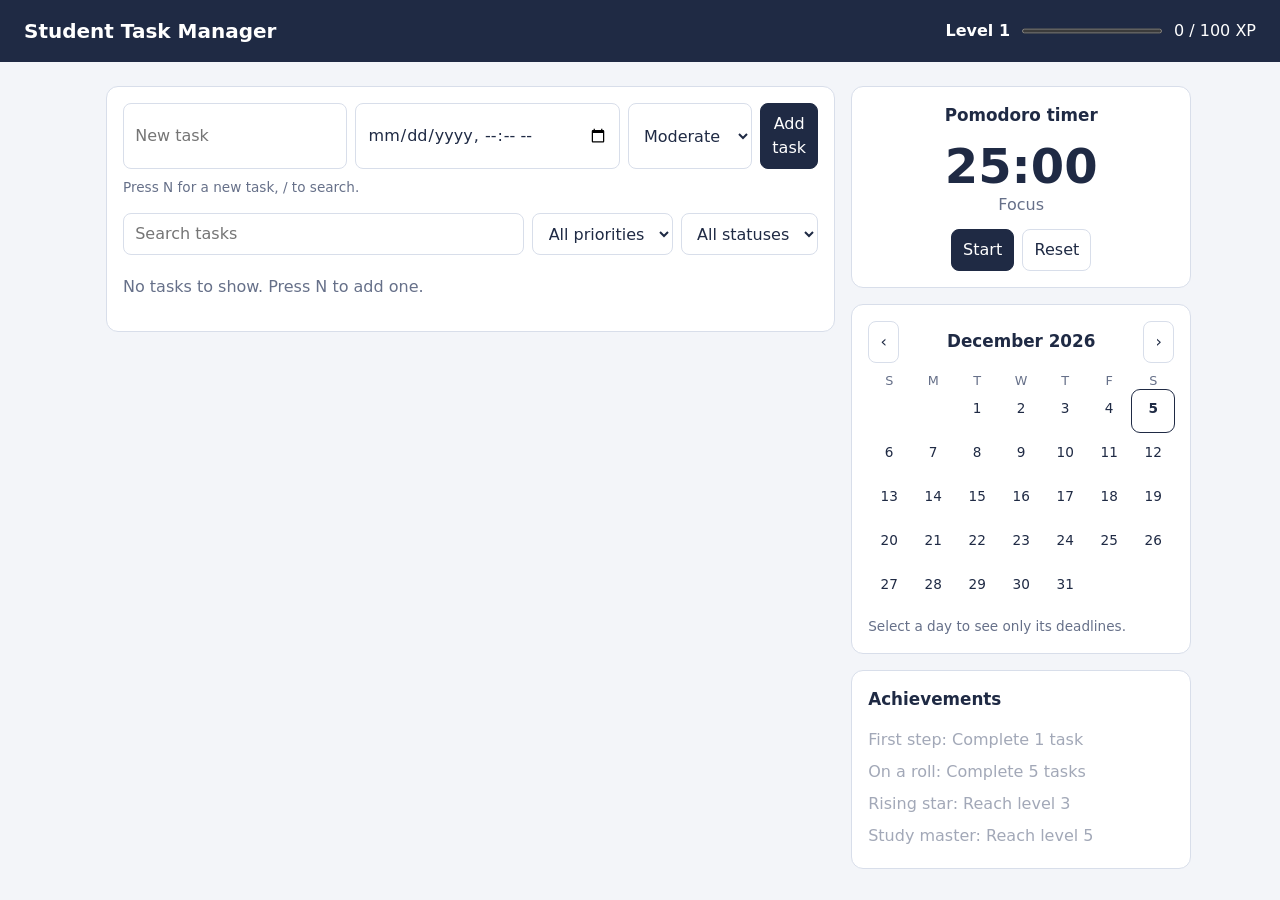
==== index.html @ e3e90d77 "Add files via upload" ====
<!DOCTYPE html>
<html lang="en">
<head>
<meta charset="UTF-8">
<meta name="viewport" content="width=device-width, initial-scale=1">
<title>Student Task Manager</title>
<link rel="stylesheet" href="css/styles.css">
</head>
<body>

<header class="topbar">
  <h1>Student Task Manager</h1>
  <div class="player">
    <strong id="player-level"></strong>
    <progress id="xp-progress" max="100" value="0"></progress>
    <span id="xp-text"></span>
  </div>
</header>

<div id="alert-banner" role="alert" hidden></div>

<main class="layout">
  <section class="panel">
    <form id="task-form">
      <input id="task-title" placeholder="New task" required>
      <input id="task-deadline" type="datetime-local" required>
      <select id="task-priority">
        <option value="high">Important</option>
        <option value="medium" selected>Moderate</option>
        <option value="low">Slight</option>
      </select>
      <button class="primary">Add task</button>
    </form>
    <p class="hint">Press N for a new task, / to search.</p>

    <div class="filters">
      <input id="search-input" type="search" placeholder="Search tasks">
      <select id="priority-filter">
        <option value="all">All priorities</option>
        <option value="high">Important</option>
        <option value="medium">Moderate</option>
        <option value="low">Slight</option>
      </select>
      <select id="status-filter">
        <option value="all">All statuses</option>
        <option value="pending">Pending</option>
        <option value="done">Completed</option>
      </select>
    </div>

    <ul id="task-list"></ul>
  </section>

  <aside class="sidebar">
    <section class="panel pomodoro">
      <h2>Pomodoro timer</h2>
      <div id="pomodoro-display">25:00</div>
      <div id="pomodoro-mode">Focus</div>
      <div class="pomodoro-buttons">
        <button id="pomodoro-toggle" class="primary">Start</button>
        <button id="pomodoro-reset">Reset</button>
      </div>
    </section>

    <section class="panel">
      <div class="calendar-header">
        <button id="calendar-prev" aria-label="Previous month">‹</button>
        <h2 id="calendar-title"></h2>
        <button id="calendar-next" aria-label="Next month">›</button>
      </div>
      <div class="weekdays"><span>S</span><span>M</span><span>T</span><span>W</span><span>T</span><span>F</span><span>S</span></div>
      <div id="calendar-grid"></div>
      <p class="hint">Select a day to see only its deadlines.</p>
    </section>

    <section class="panel">
      <h2>Achievements</h2>
      <ul id="achievement-list"></ul>
    </section>
  </aside>
</main>

<div id="toast-area" aria-live="polite"></div>

<!-- Order matters: each file uses the ones above it -->
<script src="js/config.js"></script>
<script src="js/helpers.js"></script>
<script src="js/storage.js"></script>
<script src="js/state.js"></script>
<script src="js/gamification.js"></script>
<script src="js/tasks.js"></script>
<script src="js/render.js"></script>
<script src="js/pomodoro.js"></script>
<script src="js/events.js"></script>
<script src="js/main.js"></script>
</body>
</html>
---- css/styles.css ----
:root {
  --ink: #1f2a44; --muted: #667089; --paper: #f3f5f9; --panel: #fff; --line: #d8deea;
  --xp: #7ad3c1; --high: #e5484d; --medium: #f0b429; --low: #2fa866;
}
* { box-sizing: border-box; }
body { margin: 0; background: var(--paper); color: var(--ink); font: 16px/1.5 system-ui, sans-serif; }
h2 { margin: 0 0 .75rem; font-size: 1.05rem; }
input, select, button { font: inherit; padding: .5rem .7rem; border: 1px solid var(--line); border-radius: 8px; background: #fff; color: inherit; }
button { cursor: pointer; }
:focus-visible { outline: 3px solid var(--xp); outline-offset: 1px; }
.primary { background: var(--ink); border-color: var(--ink); color: #fff; }

/* Layout */
.topbar { display: flex; flex-wrap: wrap; justify-content: space-between; align-items: center; gap: 1rem; padding: 1rem 1.5rem; background: var(--ink); color: #fff; }
.topbar h1 { margin: 0; font-size: 1.25rem; }
.player { display: flex; align-items: center; gap: .75rem; }
progress { width: 140px; height: 10px; accent-color: var(--xp); }
.layout { display: grid; grid-template-columns: 1fr 340px; gap: 1rem; align-items: start; max-width: 1100px; margin: 1.5rem auto; padding: 0 1rem; }
.sidebar { display: grid; gap: 1rem; }
.panel { background: var(--panel); border: 1px solid var(--line); border-radius: 12px; padding: 1rem; }
.hint { margin: .5rem 0 0; color: var(--muted); font-size: .85rem; }

/* Alert banner and toasts */
#alert-banner { padding: .75rem 1.5rem; background: #ffe9e9; border-left: 6px solid var(--high); font-weight: 600; }
#toast-area { position: fixed; right: 1rem; bottom: 1rem; display: grid; gap: .5rem; }
.toast { padding: .6rem .9rem; border-radius: 8px; background: var(--ink); color: #fff; }

/* Task form, filters and list */
#task-form { display: grid; grid-template-columns: 1fr auto auto auto; gap: .5rem; }
.filters { display: flex; flex-wrap: wrap; gap: .5rem; margin: 1rem 0 .25rem; }
#search-input { flex: 1; min-width: 160px; }
#task-list { list-style: none; margin: 0; padding: 0; }
.priority-high { --priority-color: var(--high); }
.priority-medium { --priority-color: var(--medium); }
.priority-low { --priority-color: var(--low); }
.task { position: relative; display: grid; grid-template-columns: 1fr auto auto auto; align-items: center; gap: .75rem; margin-top: .5rem; padding: .75rem .75rem .9rem 1rem; border: 1px solid var(--line); border-left: 6px solid var(--priority-color); border-radius: 8px; overflow: hidden; }
.task::after { content: ""; position: absolute; left: 0; bottom: 0; height: 3px; width: var(--elapsed, 0%); background: var(--priority-color); }
.task small { display: block; color: var(--muted); }
.task.completed { opacity: .55; }
.task.completed strong { text-decoration: line-through; }
.countdown { font-weight: 600; font-variant-numeric: tabular-nums; }
.countdown.urgent { color: var(--high); }
.empty { padding: 1rem 0; color: var(--muted); }

/* Pomodoro */
.pomodoro { text-align: center; }
#pomodoro-display { font-size: 3rem; font-weight: 700; font-variant-numeric: tabular-nums; line-height: 1.1; }
#pomodoro-mode { color: var(--muted); }
.pomodoro-buttons { display: flex; justify-content: center; gap: .5rem; margin-top: .75rem; }

/* Calendar */
.calendar-header { display: flex; justify-content: space-between; align-items: center; margin-bottom: .5rem; }
.calendar-header h2 { margin: 0; }
.weekdays, #calendar-grid { display: grid; grid-template-columns: repeat(7, 1fr); gap: 2px; text-align: center; }
.weekdays { color: var(--muted); font-size: .8rem; }
.day { display: flex; flex-direction: column; align-items: center; justify-content: center; aspect-ratio: 1; padding: 0; border: 0; border-radius: 8px; background: none; font-size: .85rem; }
.day.today { outline: 1px solid var(--ink); font-weight: 700; }
.day.selected { background: var(--ink); color: #fff; }
.dots { display: flex; gap: 2px; height: 6px; }
.dot { width: 6px; height: 6px; border-radius: 50%; background: var(--priority-color); }

/* Achievements */
#achievement-list { margin: 0; padding: 0; list-style: none; }
#achievement-list li { padding: .25rem 0; color: var(--muted); opacity: .6; }
#achievement-list li.unlocked { color: var(--ink); opacity: 1; font-weight: 600; }

@media (max-width: 800px) {
  .layout { grid-template-columns: 1fr; }
  #task-form { grid-template-columns: 1fr; }
}
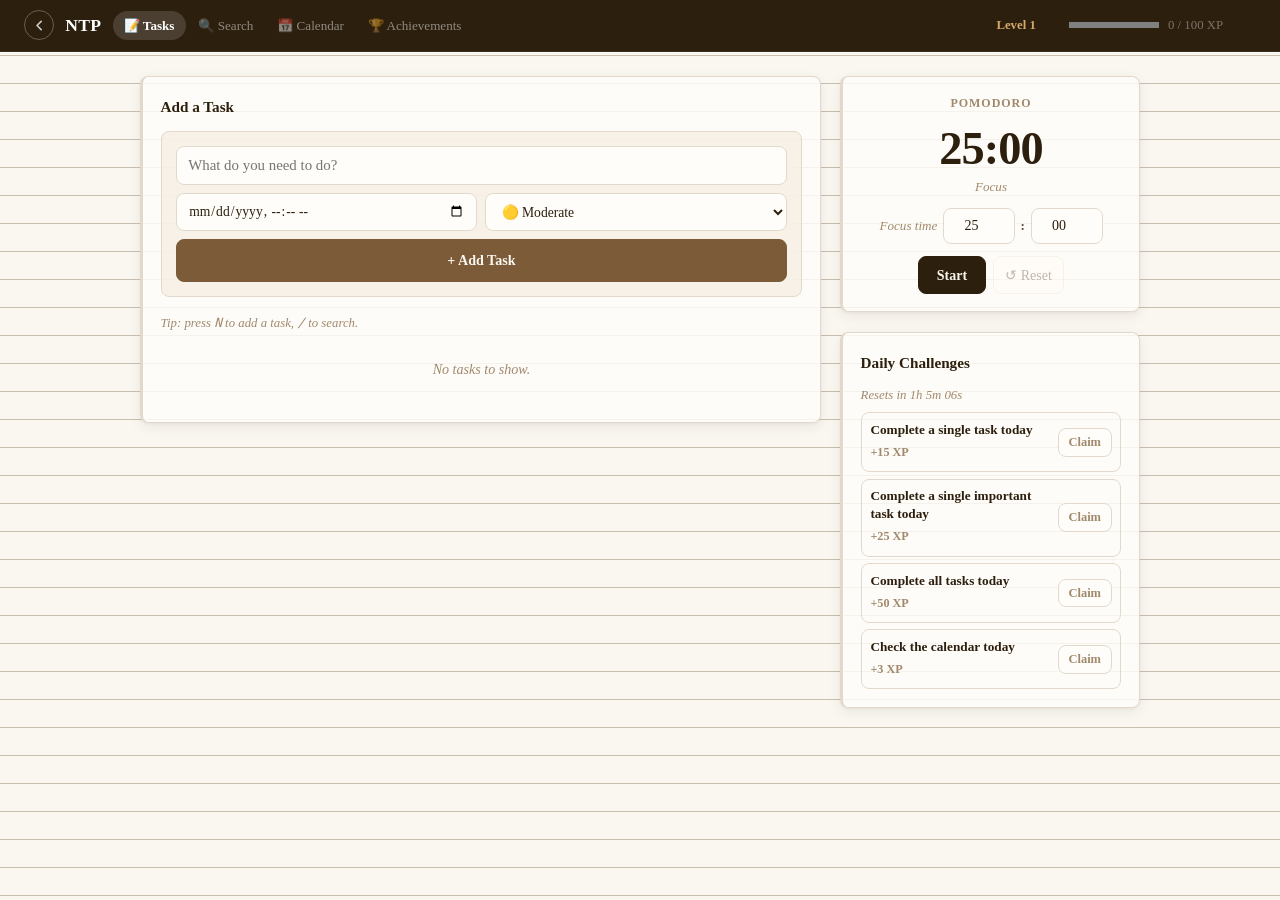
==== commit 9a48828e: "Add files via upload" ====
--- a/index.html
+++ b/index.html
@@ -3,95 +3,95 @@
 <head>
 <meta charset="UTF-8">
 <meta name="viewport" content="width=device-width, initial-scale=1">
-<title>Student Task Manager</title>
+<title>Tasks — NTP</title>
 <link rel="stylesheet" href="css/styles.css">
 </head>
 <body>
-
 <header class="topbar">
-  <h1>Student Task Manager</h1>
+  <div class="topbar-brand">
+    <a href="dashboard.html" class="topbar-back" aria-label="Back to dashboard">
+      <svg viewBox="0 0 18 18" fill="none" aria-hidden="true"><path d="M11 4L6 9l5 5" stroke="currentColor" stroke-width="2" stroke-linecap="round" stroke-linejoin="round"/></svg>
+    </a>
+    <a href="dashboard.html" class="topbar-logo" aria-label="NTP Home">NTP</a>
+    <nav class="topbar-nav">
+      <a href="./" aria-current="page">📝 Tasks</a>
+      <a href="search.html">🔍 Search</a>
+      <a href="calendar.html">📅 Calendar</a>
+      <a href="achievements.html">🏆 Achievements</a>
+    </nav>
+  </div>
   <div class="player">
     <strong id="player-level"></strong>
     <progress id="xp-progress" max="100" value="0"></progress>
     <span id="xp-text"></span>
   </div>
 </header>
-
 <div id="alert-banner" role="alert" hidden></div>
 
 <main class="layout">
+
   <section class="panel">
+    <h2 class="form-heading">Add a Task</h2>
     <form id="task-form">
-      <input id="task-title" placeholder="New task" required>
+      <input id="task-title" placeholder="What do you need to do?" maxlength="80" required>
       <input id="task-deadline" type="datetime-local" required>
       <select id="task-priority">
-        <option value="high">Important</option>
-        <option value="medium" selected>Moderate</option>
-        <option value="low">Slight</option>
+        <option value="high">🔴 Important</option>
+        <option value="medium" selected>🟡 Moderate</option>
+        <option value="low">🟢 Slight</option>
       </select>
-      <button class="primary">Add task</button>
+      <button class="primary">+ Add Task</button>
     </form>
-    <p class="hint">Press N for a new task, / to search.</p>
-
-    <div class="filters">
-      <input id="search-input" type="search" placeholder="Search tasks">
-      <select id="priority-filter">
-        <option value="all">All priorities</option>
-        <option value="high">Important</option>
-        <option value="medium">Moderate</option>
-        <option value="low">Slight</option>
-      </select>
-      <select id="status-filter">
-        <option value="all">All statuses</option>
-        <option value="pending">Pending</option>
-        <option value="done">Completed</option>
-      </select>
-    </div>
-
+    <p class="hint">Tip: press <kbd>N</kbd> to add a task, <kbd>/</kbd> to search.</p>
     <ul id="task-list"></ul>
   </section>
 
   <aside class="sidebar">
+
     <section class="panel pomodoro">
-      <h2>Pomodoro timer</h2>
+      <h2>Pomodoro</h2>
       <div id="pomodoro-display">25:00</div>
       <div id="pomodoro-mode">Focus</div>
+      <label class="pomodoro-length">
+        Focus time
+        <input id="pomodoro-minutes" type="number" min="1" max="25" step="1" value="25">
+        <span class="pomodoro-sep">:</span>
+        <input id="pomodoro-seconds" type="number" min="0" max="59" step="1" value="00">
+      </label>
       <div class="pomodoro-buttons">
-        <button id="pomodoro-toggle" class="primary">Start</button>
-        <button id="pomodoro-reset">Reset</button>
+        <button id="pomodoro-toggle" class="primary">▶ Start</button>
+        <button id="pomodoro-reset">↺ Reset</button>
       </div>
+      <button id="pomodoro-alarm-stop" class="alarm-stop" hidden>🔕 Stop alarm</button>
     </section>
 
     <section class="panel">
-      <div class="calendar-header">
-        <button id="calendar-prev" aria-label="Previous month">‹</button>
-        <h2 id="calendar-title"></h2>
-        <button id="calendar-next" aria-label="Next month">›</button>
-      </div>
-      <div class="weekdays"><span>S</span><span>M</span><span>T</span><span>W</span><span>T</span><span>F</span><span>S</span></div>
-      <div id="calendar-grid"></div>
-      <p class="hint">Select a day to see only its deadlines.</p>
+      <h2>Daily Challenges</h2>
+      <p id="daily-reset" class="hint"></p>
+      <ul id="daily-list"></ul>
     </section>
 
-    <section class="panel">
-      <h2>Achievements</h2>
-      <ul id="achievement-list"></ul>
-    </section>
   </aside>
 </main>
 
+<dialog id="reset-confirm-dialog" aria-labelledby="reset-dialog-title">
+  <p id="reset-dialog-title">Reset the Pomodoro timer?</p>
+  <div class="dialog-buttons">
+    <button id="reset-confirm-yes" class="primary">Yes, reset</button>
+    <button id="reset-confirm-no">Cancel</button>
+  </div>
+</dialog>
+
+<dialog id="delete-confirm-dialog" aria-labelledby="delete-dialog-title">
+  <p id="delete-dialog-title">Sure you want to remove this task?</p>
+  <div class="dialog-buttons">
+    <button id="delete-confirm-yes" class="primary">Yes, remove</button>
+    <button id="delete-confirm-no">Cancel</button>
+  </div>
+</dialog>
+
 <div id="toast-area" aria-live="polite"></div>
 
-<!-- Order matters: each file uses the ones above it -->
-<script src="js/config.js"></script>
-<script src="js/helpers.js"></script>
-<script src="js/storage.js"></script>
-<script src="js/state.js"></script>
-<script src="js/gamification.js"></script>
-<script src="js/tasks.js"></script>
-<script src="js/render.js"></script>
-<script src="js/pomodoro.js"></script>
-<script src="js/events.js"></script>
-<script src="js/main.js"></script>
+<script type="module" src="js/home.js"></script>
 </body>
 </html>
--- a/css/styles.css
+++ b/css/styles.css
@@ -1,70 +1,497 @@
+/* ─── Tokens ─── */
 :root {
-  --ink: #1f2a44; --muted: #667089; --paper: #f3f5f9; --panel: #fff; --line: #d8deea;
-  --xp: #7ad3c1; --high: #e5484d; --medium: #f0b429; --low: #2fa866;
-}
-* { box-sizing: border-box; }
-body { margin: 0; background: var(--paper); color: var(--ink); font: 16px/1.5 system-ui, sans-serif; }
-h2 { margin: 0 0 .75rem; font-size: 1.05rem; }
-input, select, button { font: inherit; padding: .5rem .7rem; border: 1px solid var(--line); border-radius: 8px; background: #fff; color: inherit; }
+  --paper:      #faf6f0;   /* warm cream page */
+  --ruled:      #e2d9cc;   /* tan ruled lines / borders */
+  --ink:        #2c1f0e;   /* dark espresso — main text */
+  --ink-mid:    #5c4a32;   /* medium brown — secondary text */
+  --ink-faint:  #a0896c;   /* light caramel — muted/hints */
+  --panel:      #fffdf9;   /* off-white card surface */
+  --accent:     #7c5c38;   /* warm brown — buttons / active */
+  --accent-bg:  #f2ead e;  /* light tan tint */
+
+  --high:       #b91c1c; --high-bg: #fff4f4;
+  --mid:        #b45309; --mid-bg:  #fff8ed;
+  --low:        #15803d; --low-bg:  #f0faf4;
+
+  --radius: 8px;
+  --shadow: 0 1px 3px rgba(44,31,14,.05), 0 4px 14px rgba(44,31,14,.07);
+}
+
+/* ─── Base ─── */
+*, *::before, *::after { box-sizing: border-box; margin: 0; padding: 0; }
+
+html {
+  background: var(--paper);
+  min-height: 100%;
+}
+
+body {
+  color: var(--ink);
+  font: 15px/1.65 'Georgia', serif;
+  min-height: 100vh;
+  background-image: repeating-linear-gradient(
+    to bottom,
+    transparent,
+    transparent 27px,
+    #c9bfb0 27px,
+    #c9bfb0 28px
+  );
+  background-size: 100% 28px;
+  background-origin: border-box;
+}
+
+h1, h2, h3, strong { font-family: 'Georgia', serif; }
+h2 { font-size: .95rem; font-weight: 700; margin-bottom: .6rem; color: var(--ink); }
+a  { color: inherit; text-decoration: none; }
+
+input, select, button {
+  font: 14px/1.5 'Georgia', serif;
+  padding: .45rem .7rem;
+  border: 1.5px solid var(--ruled);
+  border-radius: var(--radius);
+  background: var(--panel);
+  color: var(--ink);
+  transition: border-color .15s;
+}
+input:focus, select:focus {
+  outline: none;
+  border-color: var(--accent);
+  box-shadow: 0 0 0 3px rgba(124,92,56,.12);
+}
 button { cursor: pointer; }
-:focus-visible { outline: 3px solid var(--xp); outline-offset: 1px; }
-.primary { background: var(--ink); border-color: var(--ink); color: #fff; }
-
-/* Layout */
-.topbar { display: flex; flex-wrap: wrap; justify-content: space-between; align-items: center; gap: 1rem; padding: 1rem 1.5rem; background: var(--ink); color: #fff; }
-.topbar h1 { margin: 0; font-size: 1.25rem; }
-.player { display: flex; align-items: center; gap: .75rem; }
-progress { width: 140px; height: 10px; accent-color: var(--xp); }
-.layout { display: grid; grid-template-columns: 1fr 340px; gap: 1rem; align-items: start; max-width: 1100px; margin: 1.5rem auto; padding: 0 1rem; }
-.sidebar { display: grid; gap: 1rem; }
-.panel { background: var(--panel); border: 1px solid var(--line); border-radius: 12px; padding: 1rem; }
-.hint { margin: .5rem 0 0; color: var(--muted); font-size: .85rem; }
-
-/* Alert banner and toasts */
-#alert-banner { padding: .75rem 1.5rem; background: #ffe9e9; border-left: 6px solid var(--high); font-weight: 600; }
-#toast-area { position: fixed; right: 1rem; bottom: 1rem; display: grid; gap: .5rem; }
-.toast { padding: .6rem .9rem; border-radius: 8px; background: var(--ink); color: #fff; }
-
-/* Task form, filters and list */
-#task-form { display: grid; grid-template-columns: 1fr auto auto auto; gap: .5rem; }
-.filters { display: flex; flex-wrap: wrap; gap: .5rem; margin: 1rem 0 .25rem; }
-#search-input { flex: 1; min-width: 160px; }
-#task-list { list-style: none; margin: 0; padding: 0; }
-.priority-high { --priority-color: var(--high); }
-.priority-medium { --priority-color: var(--medium); }
-.priority-low { --priority-color: var(--low); }
-.task { position: relative; display: grid; grid-template-columns: 1fr auto auto auto; align-items: center; gap: .75rem; margin-top: .5rem; padding: .75rem .75rem .9rem 1rem; border: 1px solid var(--line); border-left: 6px solid var(--priority-color); border-radius: 8px; overflow: hidden; }
-.task::after { content: ""; position: absolute; left: 0; bottom: 0; height: 3px; width: var(--elapsed, 0%); background: var(--priority-color); }
-.task small { display: block; color: var(--muted); }
-.task.completed { opacity: .55; }
+button:hover { border-color: var(--ink-faint); }
+:focus-visible { outline: 2px solid var(--accent); outline-offset: 2px; }
+
+.primary { background: var(--ink); border-color: var(--ink); color: var(--paper); font-weight: 700; }
+.primary:hover { background: var(--ink-mid); border-color: var(--ink-mid); }
+
+/* ─── Topbar ─── */
+.topbar {
+  display: flex;
+  flex-wrap: wrap;
+  justify-content: space-between;
+  align-items: center;
+  gap: 1rem;
+  padding: .65rem 1.5rem;
+  background: var(--ink);
+  color: var(--paper);
+  position: sticky;
+  top: 0;
+  z-index: 100;
+  border-bottom: 1px solid rgba(255,255,255,.06);
+}
+.topbar-brand { display: flex; align-items: center; gap: .7rem; }
+
+.topbar-back {
+  display: inline-flex;
+  align-items: center;
+  justify-content: center;
+  width: 30px;
+  height: 30px;
+  border-radius: 50%;
+  border: 1.5px solid rgba(255,255,255,.28);
+  color: rgba(255,255,255,.75);
+  text-decoration: none;
+  transition: border-color .15s, background .15s;
+  flex-shrink: 0;
+}
+.topbar-back svg { width: 15px; height: 15px; transition: transform .15s; }
+.topbar-back:hover {
+  border-color: rgba(255,255,255,.75);
+  background: rgba(255,255,255,.08);
+  color: #fff;
+}
+.topbar-back:hover svg { transform: translateX(-2px); }
+
+.topbar-logo {
+  font-family: 'Georgia', serif;
+  font-size: 1.1rem;
+  font-weight: 700;
+  color: #fff;
+  letter-spacing: .02em;
+}
+
+.topbar-nav { display: flex; gap: .1rem; }
+.topbar-nav a {
+  padding: .25rem .7rem;
+  border-radius: 999px;
+  color: rgba(255,255,255,.48);
+  font-size: .82rem;
+  font-family: 'Georgia', serif;
+  transition: background .12s, color .12s;
+}
+.topbar-nav a:hover { background: rgba(255,255,255,.08); color: rgba(255,255,255,.88); }
+.topbar-nav a[aria-current="page"] {
+  background: rgba(255,255,255,.14);
+  color: #fff;
+  font-weight: 700;
+}
+
+.player { display: flex; align-items: center; gap: .55rem; font-size: .8rem; font-family: 'Georgia', serif; }
+#player-level { min-width: 4rem; font-weight: 700; color: #d4a96a; }
+#xp-text { min-width: 5.5rem; color: rgba(255,255,255,.38); }
+progress { width: 90px; height: 6px; border-radius: 999px; border: none; accent-color: #d4a96a; }
+
+/* ─── Alert + toasts ─── */
+#alert-banner {
+  padding: .55rem 1.5rem;
+  background: var(--high-bg);
+  border-left: 3px solid var(--high);
+  font-size: .88rem;
+  font-weight: 600;
+  color: var(--high);
+}
+#toast-area { position: fixed; right: 1rem; bottom: 1rem; display: grid; gap: .35rem; z-index: 999; }
+.toast {
+  padding: .48rem .9rem;
+  border-radius: var(--radius);
+  background: var(--ink);
+  color: var(--paper);
+  font-size: .84rem;
+  font-family: 'Georgia', serif;
+  box-shadow: var(--shadow);
+}
+
+/* ─── Layout ─── */
+.layout {
+  display: grid;
+  grid-template-columns: 1fr 300px;
+  gap: 1.2rem;
+  align-items: start;
+  max-width: 1040px;
+  margin: 1.5rem auto;
+  padding: 0 1.25rem;
+}
+.page    { display: grid; gap: 1.2rem; max-width: 700px; margin: 1.5rem auto; padding: 0 1.25rem; }
+.sidebar { display: grid; gap: 1.2rem; }
+
+.panel {
+  background: rgba(255, 253, 249, 0.82);
+  border: 1px solid var(--ruled);
+  border-left: 3px solid var(--ruled);
+  border-radius: var(--radius);
+  padding: 1.1rem;
+  box-shadow: var(--shadow);
+  backdrop-filter: blur(0px);
+}
+.hint { margin-top: .4rem; color: var(--ink-faint); font-size: .8rem; font-style: italic; }
+
+/* ─── Task form ─── */
+.form-heading { font-size: .95rem; font-weight: 700; margin-bottom: .7rem; }
+
+#task-form {
+  display: grid;
+  grid-template-columns: 1fr 1fr;
+  gap: .5rem;
+  padding: .9rem;
+  background: rgba(245, 237, 224, 0.75);
+  border: 1px solid var(--ruled);
+  border-radius: var(--radius);
+  margin-bottom: .9rem;
+}
+#task-form input, #task-form select { font-size: .85rem; border-color: var(--ruled); }
+#task-form #task-title { grid-column: 1 / -1; font-size: .93rem; }
+#task-form button.primary {
+  grid-column: 1 / -1;
+  padding: .6rem 1rem;
+  font-size: .88rem;
+  background: var(--accent);
+  border-color: var(--accent);
+}
+#task-form button.primary:hover { background: var(--ink); border-color: var(--ink); }
+
+/* ─── Task list ─── */
+.filters { display: flex; flex-wrap: wrap; gap: .45rem; margin-bottom: .5rem; }
+#search-input { flex: 1; min-width: 140px; }
+#task-list, #daily-list, .achievement-group ul { list-style: none; }
+
+.priority-high   { --pc: var(--high); }
+.priority-medium { --pc: var(--mid); }
+.priority-low    { --pc: var(--low); }
+
+.task {
+  position: relative;
+  display: grid;
+  grid-template-columns: 1fr auto auto;
+  align-items: center;
+  gap: .5rem;
+  margin-top: .5rem;
+  padding: .7rem .75rem .85rem 1rem;
+  background: var(--panel);
+  border: 1px solid var(--ruled);
+  border-left: 3px solid var(--pc);
+  border-radius: var(--radius);
+  overflow: hidden;
+  transition: box-shadow .12s;
+}
+.task:hover { box-shadow: 0 2px 12px rgba(44,31,14,.1); }
+.task::after {
+  content: "";
+  position: absolute;
+  left: 0; bottom: 0;
+  height: 2px;
+  width: var(--elapsed, 0%);
+  background: var(--pc);
+  opacity: .4;
+}
+.task strong { font-size: .9rem; }
+.task small  { display: block; color: var(--ink-faint); font-size: .78rem; font-style: italic; margin-top: .1rem; }
+.task.completed { opacity: .45; }
 .task.completed strong { text-decoration: line-through; }
-.countdown { font-weight: 600; font-variant-numeric: tabular-nums; }
+.countdown { font-weight: 700; font-size: .81rem; font-variant-numeric: tabular-nums; color: var(--ink-faint); }
 .countdown.urgent { color: var(--high); }
-.empty { padding: 1rem 0; color: var(--muted); }
-
-/* Pomodoro */
+.task button[data-action="complete"] {
+  background: var(--low-bg); border-color: #6ee7a0; color: var(--low);
+  font-size: .77rem; font-weight: 700; padding: .25rem .55rem; white-space: nowrap;
+}
+.task-actions { display: flex; align-items: center; gap: .3rem; }
+.task button[data-action="edit"], .task button[data-action="delete"] {
+  background: none; border-color: transparent; color: var(--ink-faint);
+  padding: .25rem .45rem; font-size: .8rem;
+}
+.task button[data-action="edit"]:hover { color: var(--accent); }
+.task button[data-action="delete"]:hover { color: var(--high); }
+.empty { padding: 1.5rem 0; color: var(--ink-faint); text-align: center; font-size: .88rem; font-style: italic; }
+
+/* ─── Pomodoro ─── */
 .pomodoro { text-align: center; }
-#pomodoro-display { font-size: 3rem; font-weight: 700; font-variant-numeric: tabular-nums; line-height: 1.1; }
-#pomodoro-mode { color: var(--muted); }
-.pomodoro-buttons { display: flex; justify-content: center; gap: .5rem; margin-top: .75rem; }
-
-/* Calendar */
-.calendar-header { display: flex; justify-content: space-between; align-items: center; margin-bottom: .5rem; }
+.pomodoro h2 {
+  font-size: .75rem; color: var(--ink-faint); font-weight: 600;
+  text-transform: uppercase; letter-spacing: .08em; margin-bottom: .75rem;
+}
+#pomodoro-display {
+  font-size: 2.9rem; font-weight: 700; letter-spacing: -.02em;
+  font-variant-numeric: tabular-nums; line-height: 1;
+  font-family: 'Georgia', serif; color: var(--ink);
+}
+#pomodoro-mode { color: var(--ink-faint); font-size: .82rem; margin-top: .2rem; font-style: italic; }
+.pomodoro-length {
+  display: inline-flex; align-items: center; gap: .35rem;
+  margin-top: .65rem; color: var(--ink-faint); font-size: .82rem; font-style: italic;
+}
+.pomodoro-length input { width: 4.5rem; text-align: center; padding: .4rem .3rem; }
+.pomodoro-sep { font-style: normal; font-weight: 700; color: var(--ink-mid); line-height: 1; align-self: center; }
+.pomodoro-buttons { display: flex; justify-content: center; gap: .45rem; margin-top: .8rem; }
+.pomodoro-buttons button { min-width: 68px; }
+.pomodoro-buttons button:disabled { opacity: .3; cursor: not-allowed; }
+.alarm-stop {
+  margin-top: .6rem; width: 100%; font-weight: 700;
+  background: var(--high-bg); border-color: var(--high); color: var(--high);
+  animation: alarm-flash .5s steps(2) infinite;
+}
+.alarm-stop:hover { border-color: var(--high); }
+@keyframes alarm-flash { 50% { background: var(--panel); } }
+@media (prefers-reduced-motion: reduce) { .alarm-stop { animation: none; } }
+
+/* ─── Daily challenges ─── */
+.challenge {
+  display: flex; justify-content: space-between; align-items: center;
+  gap: .5rem; margin-top: .4rem; padding: .48rem .55rem;
+  border: 1px solid var(--ruled); border-radius: var(--radius);
+}
+.challenge strong { display: block; font-size: .83rem; line-height: 1.35; }
+.challenge small  { color: var(--ink-faint); font-size: .76rem; font-weight: 600; }
+.challenge button { padding: .25rem .6rem; font-size: .78rem; font-weight: 700; white-space: nowrap; }
+.challenge button:disabled { color: var(--ink-faint); cursor: default; }
+.challenge.ready { background: rgba(245,237,224,.7); border-color: var(--ruled); }
+.challenge.ready button { background: var(--accent); border-color: var(--accent); color: #fff; }
+.challenge.claimed { opacity: .45; }
+
+/* ─── Achievements page ─── */
+.achievement-summary { display: flex; align-items: center; gap: .75rem; margin-bottom: .5rem; }
+.achievement-summary strong { font-size: 1.05rem; white-space: nowrap; }
+.achievement-summary progress { flex: 1; width: auto; height: 8px; accent-color: var(--accent); }
+.achievement-group { margin-top: 1.1rem; }
+.achievement-group h3 { margin-bottom: .35rem; padding-bottom: .3rem; border-bottom: 1px solid var(--ruled); color: var(--ink-faint); font-size: .74rem; text-transform: uppercase; letter-spacing: .08em; }
+.achievement { display: flex; justify-content: space-between; align-items: center; gap: .75rem; padding: .45rem .55rem; border-radius: 6px; color: var(--ink-faint); opacity: .6; }
+.achievement strong { display: block; font-size: .88rem; }
+.achievement small { font-size: .78rem; font-style: italic; }
+.achievement-status { font-size: .74rem; font-weight: 700; white-space: nowrap; }
+.achievement.unlocked { background: rgba(245,237,224,.7); color: var(--accent); opacity: 1; }
+
+/* ─── Calendar ─── */
+.calendar-header { display: flex; justify-content: space-between; align-items: center; margin-bottom: .75rem; }
 .calendar-header h2 { margin: 0; }
+.calendar-header button {
+  border: none; background: #f0e8da;
+  font-size: 1rem; padding: .2rem .55rem; border-radius: 6px;
+}
+.calendar-header button:hover { background: var(--ruled); }
 .weekdays, #calendar-grid { display: grid; grid-template-columns: repeat(7, 1fr); gap: 2px; text-align: center; }
-.weekdays { color: var(--muted); font-size: .8rem; }
-.day { display: flex; flex-direction: column; align-items: center; justify-content: center; aspect-ratio: 1; padding: 0; border: 0; border-radius: 8px; background: none; font-size: .85rem; }
-.day.today { outline: 1px solid var(--ink); font-weight: 700; }
-.day.selected { background: var(--ink); color: #fff; }
-.dots { display: flex; gap: 2px; height: 6px; }
-.dot { width: 6px; height: 6px; border-radius: 50%; background: var(--priority-color); }
-
-/* Achievements */
-#achievement-list { margin: 0; padding: 0; list-style: none; }
-#achievement-list li { padding: .25rem 0; color: var(--muted); opacity: .6; }
-#achievement-list li.unlocked { color: var(--ink); opacity: 1; font-weight: 600; }
-
-@media (max-width: 800px) {
-  .layout { grid-template-columns: 1fr; }
-  #task-form { grid-template-columns: 1fr; }
-}
+.weekdays { color: var(--ink-faint); font-size: .74rem; font-weight: 700; margin-bottom: .2rem; letter-spacing: .03em; }
+.day {
+  display: flex; flex-direction: column; align-items: center; justify-content: center;
+  aspect-ratio: 1.4; border: 0; border-radius: 6px; background: none;
+  font-size: .84rem; font-family: 'Georgia', serif; transition: background .1s;
+}
+.day:hover   { background: #f0e8da; }
+.day.today   { background: #f0e8da; color: var(--accent); font-weight: 700; }
+.day.selected{ background: var(--ink); color: var(--paper); }
+.dots { display: flex; gap: 2px; margin-top: 2px; }
+.dot  { width: 4px; height: 4px; border-radius: 50%; background: var(--pc, var(--ink-faint)); }
+
+/* ─── Dialog ─── */
+#reset-confirm-dialog,
+#delete-confirm-dialog,
+#edit-task-dialog {
+  border: 1px solid var(--ruled); border-radius: var(--radius); padding: 1.5rem;
+  background: var(--panel); color: var(--ink);
+  box-shadow: 0 8px 32px rgba(44,31,14,.18); min-width: 280px; text-align: center;
+  position: fixed;
+  top: 50%;
+  left: 50%;
+  transform: translate(-50%, -50%);
+  margin: 0;
+}
+#reset-confirm-dialog p,
+#delete-confirm-dialog p { margin-bottom: 1.1rem; font-weight: 700; }
+#reset-confirm-dialog::backdrop,
+#delete-confirm-dialog::backdrop,
+#edit-task-dialog::backdrop { background: rgba(44,31,14,.35); }
+.dialog-buttons { display: flex; justify-content: center; gap: .65rem; }
+.dialog-buttons button { min-width: 82px; }
+
+/* Edit task dialog and input validation */
+#edit-task-dialog { width: min(420px, 92vw); text-align: left; }
+#edit-task-dialog h2 { margin-bottom: .9rem; }
+#edit-task-form { display: grid; gap: .6rem; }
+#edit-task-form label { display: grid; gap: .25rem; color: var(--ink-mid); font-size: .82rem; font-weight: 700; }
+#edit-task-form .dialog-buttons { margin-top: .4rem; }
+.field-error { min-height: 1.1em; color: var(--high); font-size: .76rem; font-style: italic; font-weight: 400; }
+input[aria-invalid="true"], select[aria-invalid="true"] { border-color: var(--high); }
+
+@media (max-width: 820px) {
+  .layout, #task-form { grid-template-columns: 1fr; }
+}
+
+/* ══════════ DASHBOARD ══════════ */
+.db-header {
+  background: var(--ink);
+  padding: .8rem 2rem;
+  position: sticky; top: 0; z-index: 100;
+  border-bottom: 1px solid rgba(255,255,255,.06);
+}
+.db-header-inner {
+  max-width: 1040px; margin: 0 auto;
+  display: flex; justify-content: space-between; align-items: center;
+}
+.db-brand { display: flex; align-items: center; gap: .6rem; }
+.db-logo   { font-family: 'Georgia', serif; font-size: 1.2rem; font-weight: 700; color: #fff; letter-spacing: .02em; }
+.db-tagline{ color: rgba(255,255,255,.3); font-size: .77rem; letter-spacing: .04em; }
+.db-cta-btn {
+  padding: .4rem 1rem; border-radius: var(--radius);
+  background: #f0e8da; color: var(--ink);
+  font-weight: 700; font-size: .84rem; text-decoration: none; transition: background .15s;
+}
+.db-cta-btn:hover { background: var(--ruled); }
+
+/* hero */
+.db-hero {
+  max-width: 1040px; margin: 3.5rem auto 0; padding: 0 2rem;
+  display: grid; grid-template-columns: 1fr 190px; gap: 2.5rem; align-items: center;
+}
+.db-hero-eyebrow {
+  display: inline-block;
+  font-size: .73rem; font-weight: 700; letter-spacing: .07em; text-transform: uppercase;
+  color: var(--accent); border-bottom: 2px solid var(--accent);
+  padding-bottom: .1rem; margin-bottom: .9rem;
+}
+.db-hero-title {
+  font-family: 'Georgia', serif;
+  font-size: clamp(1.9rem, 4vw, 2.7rem); font-weight: 700;
+  line-height: 1.15; letter-spacing: -.02em; margin-bottom: .85rem; color: var(--ink);
+}
+.db-hero-accent { color: var(--accent); }
+.db-hero-sub { color: var(--ink-mid); max-width: 440px; margin-bottom: 1.75rem; font-size: .97rem; line-height: 1.7; }
+.db-hero-btn {
+  display: inline-block; padding: .62rem 1.4rem; border-radius: var(--radius);
+  background: var(--accent); color: #fff;
+  font-family: 'Georgia', serif; font-weight: 700; font-size: .9rem;
+  text-decoration: none; transition: background .15s;
+}
+.db-hero-btn:hover { background: var(--ink); }
+
+/* ring */
+.db-hero-visual { display: flex; justify-content: center; }
+.db-ring {
+  position: relative; width: 160px; height: 160px;
+  filter: drop-shadow(0 4px 16px rgba(124,92,56,.2));
+}
+.db-ring svg { width: 100%; height: 100%; }
+.db-ring-inner {
+  position: absolute; inset: 0;
+  display: flex; flex-direction: column; align-items: center; justify-content: center;
+}
+.db-ring-num {
+  font-size: 2.1rem; font-weight: 700; line-height: 1;
+  font-family: 'Georgia', serif; color: var(--accent);
+}
+.db-ring-label {
+  font-size: .68rem; color: var(--ink-faint); margin-top: .15rem;
+  font-weight: 600; text-transform: uppercase; letter-spacing: .04em;
+}
+
+.db-section-wrap { max-width: 1040px; margin: 3rem auto 0; padding: 0 2rem; }
+.db-section-title {
+  font-family: 'Georgia', serif; font-size: 1rem; font-weight: 700;
+  margin-bottom: 1rem; color: var(--ink);
+  border-bottom: 1px solid var(--ruled); padding-bottom: .4rem;
+}
+
+/* cards */
+.db-stat-card, .db-feature-card, .db-step {
+  background: rgba(255,253,249,.82);
+  border: 1px solid var(--ruled);
+  border-radius: var(--radius);
+}
+.db-stat-card, .db-feature-card { transition: box-shadow .15s; }
+.db-stat-card:hover, .db-feature-card:hover { box-shadow: 0 4px 16px rgba(44,31,14,.09); }
+
+.db-stats-grid { display: grid; grid-template-columns: repeat(auto-fill, minmax(148px, 1fr)); gap: .65rem; }
+.db-stat-card  { padding: .9rem 1rem; display: flex; align-items: center; gap: .75rem; }
+.db-stat-icon  {
+  width: 34px; height: 34px; border-radius: 7px;
+  display: flex; align-items: center; justify-content: center; flex-shrink: 0; font-size: .95rem;
+}
+.db-stat-icon--blue   { background: #f0e8da; color: var(--accent); }
+.db-stat-icon--yellow { background: var(--mid-bg);  color: var(--mid); }
+.db-stat-icon--red    { background: var(--high-bg); color: var(--high); }
+.db-stat-icon--green  { background: var(--low-bg);  color: var(--low); }
+.db-stat-icon--navy   { background: #f0e8da;        color: var(--ink); }
+.db-stat-num   { font-size: 1.25rem; font-weight: 700; line-height: 1.1; font-family: 'Georgia', serif; color: var(--ink); }
+.db-stat-label { font-size: .74rem; color: var(--ink-faint); margin-top: .08rem; }
+
+.db-features-grid { display: grid; grid-template-columns: repeat(auto-fill, minmax(255px, 1fr)); gap: .85rem; }
+.db-feature-card   { padding: 1.2rem; border-left: 3px solid var(--ruled); }
+.db-feature-icon   { display: block; font-size: 1.5rem; margin-bottom: .6rem; }
+.db-feature-card h3{ font-size: .9rem; font-weight: 700; margin-bottom: .28rem; color: var(--ink); }
+.db-feature-card p { color: var(--ink-mid); font-size: .83rem; line-height: 1.6; }
+
+.db-steps { list-style: none; display: grid; grid-template-columns: repeat(auto-fill, minmax(205px, 1fr)); gap: .85rem; }
+.db-step  { padding: 1.1rem; display: flex; gap: .85rem; align-items: flex-start; }
+.db-step-num {
+  width: 26px; height: 26px; border-radius: 50%;
+  border: 2px solid var(--accent); color: var(--accent);
+  font-weight: 700; font-size: .8rem;
+  display: flex; align-items: center; justify-content: center; flex-shrink: 0;
+  font-family: 'Georgia', serif;
+}
+.db-step strong { display: block; font-size: .88rem; margin-bottom: .25rem; color: var(--ink); }
+.db-step p      { color: var(--ink-mid); font-size: .81rem; line-height: 1.55; }
+
+.db-footer {
+  max-width: 1040px; margin: 3rem auto 0; padding: 1.3rem 2rem;
+  border-top: 1px solid var(--ruled);
+  display: flex; justify-content: space-between; align-items: center;
+  color: var(--ink-faint); font-size: .81rem; font-style: italic;
+}
+.db-footer a { color: var(--ink); font-weight: 700; font-style: normal; text-decoration: none; }
+.db-footer a:hover { text-decoration: underline; }
+
+@media (max-width: 720px) {
+  .db-hero { grid-template-columns: 1fr; }
+  .db-hero-visual { display: none; }
+  .db-header { padding: .8rem 1rem; }
+  .db-section-wrap { padding: 0 1rem; }
+  .db-stats-grid { grid-template-columns: 1fr 1fr; }
+}
